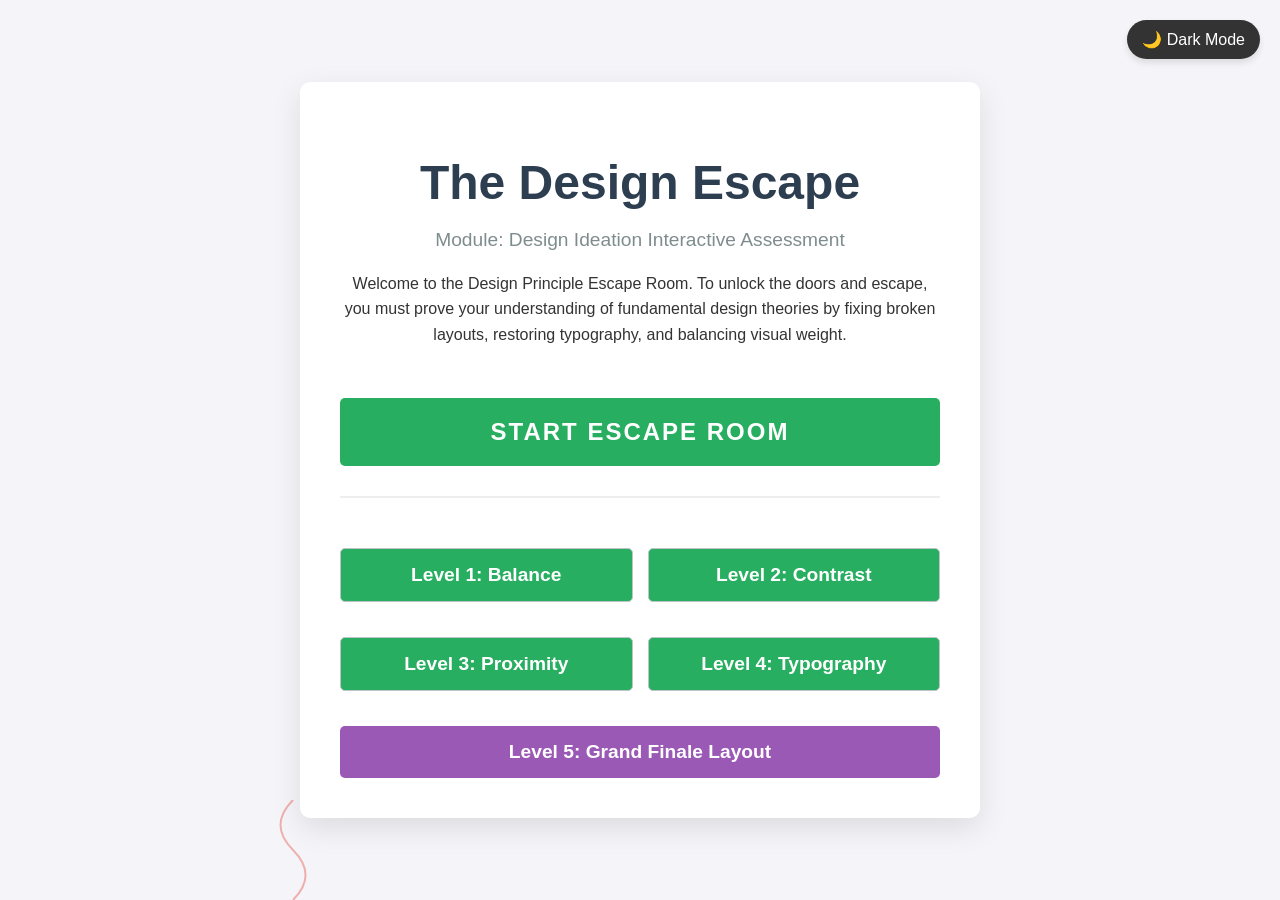
==== index.html @ 7902bea4 "Add files via upload" ====
<!DOCTYPE html>
<html lang="en">
<head>
    <meta charset="UTF-8">
    <meta name="viewport" content="width=device-width, initial-scale=1.0">
    <title>Design Principle Escape Room</title>
    <link rel="stylesheet" href="style.css">
    <style>
        .menu-header { text-align: center; margin-bottom: 20px; }
        .menu-header h1 { font-size: 3rem; color: #2c3e50; margin-bottom: 10px; }
        body.dark-mode .menu-header h1 { color: #f4f4f9; }
        .menu-header p { font-size: 1.2rem; color: #7f8c8d; }
        .level-grid { display: grid; grid-template-columns: repeat(2, 1fr); gap: 15px; margin-top: 30px; border-top: 2px solid #eee; padding-top: 30px; }
        body.dark-mode .level-grid { border-color: #444; }
        
        .btn-start { background-color: #e74c3c; color: white; font-size: 1.5rem; width: 100%; padding: 20px; text-transform: uppercase; letter-spacing: 2px; animation: pulse 2s infinite; }
        .btn-start:hover { background-color: #c0392b; transform: scale(1.02); }
        .btn-level { background-color: #ecf0f1; color: #333; border: 1px solid #bdc3c7; }
        body.dark-mode .btn-level { background-color: #333; color: #eee; border-color: #555; }
        .btn-level:hover { background-color: #bdc3c7; color: #2c3e50; }

        /* Ensure the main content sits ABOVE the animated background */
        #page-wrapper { z-index: 10; position: relative; }
        #dark-mode-toggle { z-index: 20; }
    </style>
</head>
<body class="centered-layout">

    <ul class="bg-shapes">
        <li></li> <li></li> <li></li> <li></li> <li></li> <li></li> <li></li> <li></li> <li></li> <li></li> </ul>

    <button id="dark-mode-toggle">🌙 Dark Mode</button>

    <main id="page-wrapper">
        <div class="room-container" style="max-width: 600px;">
            
            <div class="menu-header">
                <h1>The Design Escape</h1>
                <p>Module: Design Ideation Interactive Assessment</p>
            </div>

            <p style="text-align: center; margin-bottom: 30px; line-height: 1.6;">
                Welcome to the Design Principle Escape Room. To unlock the doors and escape, you must prove your understanding of fundamental design theories by fixing broken layouts, restoring typography, and balancing visual weight.
            </p>

            <button class="btn btn-start" onclick="window.location.href='level1.html'">Start Escape Room</button>

            <div class="level-grid">
                <button class="btn btn-level" onclick="window.location.href='level1.html'">Level 1: Balance</button>
                <button class="btn btn-level" onclick="window.location.href='level2.html'">Level 2: Contrast</button>
                <button class="btn btn-level" onclick="window.location.href='level3.html'">Level 3: Proximity</button>
                <button class="btn btn-level" onclick="window.location.href='level4.html'">Level 4: Typography</button>
                <button class="btn btn-level" onclick="window.location.href='level5.html'" style="grid-column: 1 / -1; background-color: #9b59b6; color: white; border: none;">Level 5: Grand Finale Layout</button>
            </div>

        </div>
    </main>

    <script src="script.js"></script>
</body>
</html>
---- style.css ----
/* =========================================
   GLOBAL STYLES & TYPOGRAPHY
========================================= */
body {
    font-family: 'Segoe UI', Tahoma, Geneva, Verdana, sans-serif;
    background-color: #f4f4f9;
    color: #333;
    margin: 0;
    transition: background-color 0.4s ease, color 0.4s ease;
}

body.dark-mode {
    background-color: #121212;
    color: #e0e0e0;
}

/* Layout for Levels 1, 2, 3, 4 */
body.centered-layout {
    display: flex;
    flex-direction: column;
    align-items: center;
    justify-content: center;
    min-height: 100vh;
    padding: 20px;
    box-sizing: border-box;
}

/* Layout for Level 5 */
body.app-layout {
    display: flex;
    flex-direction: column;
    height: 100vh;
    overflow: hidden;
}

#page-wrapper {
    display: flex;
    flex-direction: column;
    align-items: center;
    justify-content: center;
    width: 100%;
    transition: transform 0.1s ease-out;
}

.instructions { text-align: center; margin-bottom: 30px; }
.instructions h1 { font-size: 2.5rem; margin-bottom: 10px; letter-spacing: 1px; }

/* Buttons & Dark Mode Toggle */
#dark-mode-toggle {
    position: fixed; top: 20px; right: 20px; padding: 10px 15px;
    font-size: 1rem; cursor: pointer; border: none; border-radius: 20px;
    background-color: #333; color: white; z-index: 100;
    transition: all 0.3s ease; box-shadow: 0 4px 6px rgba(0,0,0,0.1);
}
body.dark-mode #dark-mode-toggle { background-color: #f4f4f9; color: #121212; }
#dark-mode-toggle:hover { transform: scale(1.05); }

.btn, button[id$="-btn"] {
    padding: 15px 30px; font-size: 1.2rem; border: none; border-radius: 5px;
    transition: all 0.3s ease; font-weight: bold; margin-top: 20px; cursor: pointer;
}
button:disabled { background-color: #bdc3c7 !important; color: #7f8c8d !important; cursor: not-allowed !important; opacity: 0.7; transform: none !important; box-shadow: none !important;}
button:not(:disabled) { background-color: #27ae60; color: white; }
button:not(:disabled):hover { transform: scale(1.02); box-shadow: 0 5px 15px rgba(39, 174, 96, 0.4); }


/* =========================================
   LEVEL 1 & 2: BALANCE AND CONTRAST
========================================= */
.room-container {
    width: 100%; max-width: 800px; background: white; padding: 40px;
    border-radius: 10px; box-shadow: 0 10px 30px rgba(0,0,0,0.1);
    position: relative; transition: background-color 0.4s ease;
}
body.dark-mode .room-container { background-color: #1e1e1e; box-shadow: 0 15px 35px rgba(0,0,0,0.8); }

.scale { width: 100%; height: 5px; background-color: #ccc; margin: 50px 0; position: relative; border-radius: 5px; transition: background-color 0.4s ease; }
body.dark-mode .scale { background-color: #444; }

.weight {
    width: 80px; height: 80px; background-color: #2c3e50; border-radius: 8px;
    position: absolute; top: -75px; left: 0%; 
    transition: left 0.1s ease-out, background-color 0.3s;
    box-shadow: 0 5px 15px rgba(0,0,0,0.3);
}
.balanced-weight { background-color: #27ae60 !important; }

.color-canvas { width: 100%; height: 250px; background-color: hsl(10, 80%, 50%); border-radius: 10px; display: flex; align-items: center; justify-content: center; margin-bottom: 30px; transition: background-color 0.1s ease; }
.hidden-shape { width: 100px; height: 100px; background-color: hsl(10, 80%, 50%); border-radius: 50%; transition: transform 0.3s ease, box-shadow 0.3s ease; }
.emphasized { transform: scale(1.2); box-shadow: 0 10px 25px rgba(0,0,0,0.4); border: 4px solid white; }

.controls { width: 100%; text-align: center; }
input[type="range"] { width: 80%; cursor: pointer; }
#hue-slider { appearance: none; height: 10px; border-radius: 5px; background: linear-gradient(to right, #f00 0%, #ff0 17%, #0f0 33%, #0ff 50%, #00f 67%, #f0f 83%, #f00 100%); }

/* =========================================
   LEVEL 3: PROXIMITY
========================================= */
.drop-zone {
    background-color: #f9f9fc; border: 2px dashed #bdc3c7; border-radius: 8px;
    display: flex; align-items: center; justify-content: center;
    transition: all 0.2s; position: relative; overflow: hidden;
}
body.dark-mode .drop-zone { background-color: #2a2a2a; border-color: #555; }
.drop-zone.drag-over { background-color: #e8f4fd; border-color: #3498db; color: #3498db; }

/* Level 3 Specific Zone Styles */
.zones-wrapper { display: flex; gap: 20px; }
.target-zone { flex: 1; }
.zone-label { width: 100%; text-align: center; font-weight: bold; margin-bottom: 10px; }
#start-zone, #zone1, #zone2 { min-height: 120px; padding: 15px; flex-wrap: wrap; gap: 15px; margin-bottom: 20px;}

.item { cursor: grab; transition: transform 0.2s; box-shadow: 0 4px 8px rgba(0,0,0,0.15); }
.item:active { cursor: grabbing; } .item:hover { transform: scale(1.1); }
.square { width: 60px; height: 60px; background-color: #3498db; border-radius: 8px; }
.circle { width: 60px; height: 60px; background-color: #e67e22; border-radius: 50%; }

.action-buttons { display: flex; justify-content: center; gap: 15px; }
#reset-btn { background-color: #e74c3c; color: white; }
body.dark-mode #reset-btn { background-color: #c0392b; }

/* =========================================
   LEVEL 4: TYPOGRAPHY
========================================= */
.ransom-note {
    background-color: #fff8e7; padding: 40px; border: 1px solid #ccc; border-radius: 5px; margin-bottom: 30px; box-shadow: inset 0 0 10px rgba(0,0,0,0.05); transition: all 0.3s ease;
    --title-size: 0.8rem; --subtitle-size: 1.2rem; --body-size: 2.5rem; --line-height: 0.8; --letter-spacing: -3px; --disorder: 1; 
}
body.dark-mode .ransom-note { background-color: #2a2a2a; border-color: #555; color: #f4f4f9; }

.note-title { font-size: var(--title-size); font-weight: bold; text-transform: uppercase; margin-bottom: 10px; transition: font-size 0.1s; }
.note-subtitle { font-size: var(--subtitle-size); color: #7f8c8d; margin-bottom: 20px; transition: font-size 0.1s; }
.note-body { font-size: var(--body-size); line-height: var(--line-height); letter-spacing: var(--letter-spacing); transition: font-size 0.1s, line-height 0.1s, letter-spacing 0.1s; position: relative; }
.note-body span { display: inline-block; transform: translateX(calc(var(--random-x) * var(--disorder))) translateY(calc(var(--random-y) * var(--disorder))) rotate(calc(var(--random-rot) * var(--disorder))); transition: transform 0.1s ease-out; padding: 0 4px; }

.controls-grid { display: grid; grid-template-columns: 1fr; gap: 20px; margin-bottom: 30px; }
.control-group label { font-weight: bold; margin-bottom: 5px; display: flex; justify-content: space-between; }

#passcode-input { width: 100%; padding: 15px; font-size: 1.2rem; margin-bottom: 20px; border: 2px solid #ccc; border-radius: 5px; text-align: center; text-transform: uppercase; box-sizing: border-box; font-family: monospace; letter-spacing: 2px; }
body.dark-mode #passcode-input { background-color: #2a2a2a; color: white; border-color: #555; }

/* =========================================
   LEVEL 5: THE GRAND FINALE
========================================= */
.header-bar { padding: 15px 30px; background: white; box-shadow: 0 2px 10px rgba(0,0,0,0.1); display: flex; justify-content: space-between; align-items: center; z-index: 10; }
body.dark-mode .header-bar { background: #1e1e1e; }
.workspace { display: flex; flex: 1; padding: 20px; gap: 20px; overflow: hidden; }

.menu-panel { width: 300px; background: white; padding: 20px; border-radius: 10px; display: flex; flex-direction: column; gap: 15px; overflow-y: auto; border: 2px solid #ccc; }
body.dark-mode .menu-panel, body.dark-mode .canvas-panel { background: #1e1e1e; border-color: #444; }

.canvas-panel { flex: 1; background: white; border-radius: 10px; padding: 20px; display: grid; grid-template-columns: 250px 1fr; grid-template-rows: auto auto 1fr auto; gap: 15px; border: 2px solid #ccc; overflow-y: auto; }

/* Level 5 Specific Zones */
.canvas-panel .drop-zone { color: #95a5a6; font-weight: bold; }
.canvas-panel .drop-zone span { pointer-events: none; z-index: 1; }
#zone-header { grid-column: 1 / -1; min-height: 80px; }
#zone-hero { grid-column: 1 / -1; min-height: 200px; }
#zone-sidebar { grid-column: 1 / 2; min-height: 400px; }
#zone-products { grid-column: 2 / 3; min-height: 400px; }
#zone-cta { grid-column: 1 / -1; min-height: 100px; }
#zone-footer { grid-column: 1 / -1; min-height: 60px; }

.ui-element { background-color: #ecf0f1; border: 1px solid #bdc3c7; border-radius: 5px; padding: 15px; cursor: grab; text-align: center; font-weight: bold; box-shadow: 0 2px 5px rgba(0,0,0,0.1); transition: transform 0.2s, width 0.2s, height 0.2s; box-sizing: border-box; z-index: 10; }
body.dark-mode .ui-element { background-color: #333; border-color: #555; color: #eee;}
.ui-element:active { cursor: grabbing; } .ui-element:hover { transform: scale(1.02); }

/* Level 5 Snapping */
.drop-zone .ui-element { position: absolute; top: 0; left: 0; width: 100%; height: 100%; border: none; border-radius: 0; margin: 0; transform: scale(1) !important; }

/* Level 5 Modal */
.modal-overlay { position: fixed; top: 0; left: 0; width: 100vw; height: 100vh; background: rgba(0, 0, 0, 0.8); display: none; align-items: center; justify-content: center; z-index: 100; backdrop-filter: blur(5px); }
.modal-content { background: white; padding: 40px; border-radius: 10px; text-align: center; max-width: 500px; width: 90%; }
body.dark-mode .modal-content { background: #1e1e1e; color: white; }
.score-circle { width: 150px; height: 150px; border-radius: 50%; border: 10px solid #3498db; display: flex; align-items: center; justify-content: center; font-size: 3rem; font-weight: bold; margin: 0 auto 20px; }
.modal-buttons { display: flex; gap: 15px; justify-content: center; margin-top: 30px; }

/* =========================================
   REFINED DYNAMIC BACKGROUND (Main Menu)
   Now with True JavaScript Randomization!
========================================= */
.bg-shapes {
    position: fixed; top: 0; left: 0; width: 100vw; height: 100vh;
    z-index: 0; pointer-events: none; margin: 0; padding: 0; overflow: hidden;
    animation: colorShift 30s infinite linear;
}

@keyframes colorShift {
    0% { filter: hue-rotate(0deg); }
    100% { filter: hue-rotate(360deg); }
}

.bg-shapes li {
    position: absolute; display: block; list-style: none;
    bottom: -250px; background: transparent;
    /* This variable is constantly updated by JavaScript! */
    left: var(--random-x, 50%); 
}

/* 1. Perfect Solid Circle */
.bg-shapes li:nth-child(1) {
    width: 60px; height: 60px; border-radius: 50%;
    background: rgba(52, 152, 219, 0.2);
    animation: floatUp 18s linear infinite; animation-delay: 2s;
}

/* 2. Thin Vertical Line */
.bg-shapes li:nth-child(2) {
    width: 2px; height: 120px; background: rgba(231, 76, 60, 0.3);
    animation: floatUp 15s linear infinite; animation-delay: 0s;
}

/* 3. WAVY LINE (Snake) 1 */
.bg-shapes li:nth-child(3) {
    width: 50px; height: 250px;
    background-image: url("data:image/svg+xml,%3Csvg width='50' height='100' xmlns='http://www.w3.org/2000/svg'%3E%3Cpath d='M 25 0 Q 50 25 25 50 T 25 100' fill='none' stroke='rgba(46, 204, 113, 0.4)' stroke-width='2'/%3E%3C/svg%3E");
    background-repeat: repeat-y;
    animation: floatUpSnake 22s linear infinite; animation-delay: 5s;
}

/* 4. Small Outline Square */
.bg-shapes li:nth-child(4) {
    width: 40px; height: 40px; border: 2px solid rgba(155, 89, 182, 0.3);
    animation: floatUpRotate 20s linear infinite; animation-delay: 1s;
}

/* 5. Large Outline Circle */
.bg-shapes li:nth-child(5) {
    width: 140px; height: 140px; border-radius: 50%;
    border: 2px solid rgba(241, 196, 15, 0.2);
    animation: floatUp 25s linear infinite; animation-delay: 8s;
}

/* 6. Thin Horizontal Line */
.bg-shapes li:nth-child(6) {
    width: 90px; height: 2px; background: rgba(52, 152, 219, 0.3);
    animation: floatUpRotate 14s linear infinite; animation-delay: 4s;
}

/* 7. WAVY LINE (Snake) 2 - Taller */
.bg-shapes li:nth-child(7) {
    width: 50px; height: 350px;
    background-image: url("data:image/svg+xml,%3Csvg width='50' height='100' xmlns='http://www.w3.org/2000/svg'%3E%3Cpath d='M 25 0 Q 0 25 25 50 T 25 100' fill='none' stroke='rgba(231, 76, 60, 0.4)' stroke-width='2'/%3E%3C/svg%3E");
    background-repeat: repeat-y;
    animation: floatUpSnake 28s linear infinite; animation-delay: 0s;
}

/* 8. Solid Square */
.bg-shapes li:nth-child(8) {
    width: 80px; height: 80px; background: rgba(149, 165, 166, 0.15);
    animation: floatUpRotate 19s linear infinite; animation-delay: 10s;
}

/* 9. Tiny Solid Circle */
.bg-shapes li:nth-child(9) {
    width: 25px; height: 25px; border-radius: 50%;
    background: rgba(26, 188, 156, 0.4);
    animation: floatUp 12s linear infinite; animation-delay: 3s;
}

/* 10. Floating Curved Bracket */
.bg-shapes li:nth-child(10) {
    width: 40px; height: 120px; border-right: 2px solid rgba(230, 126, 34, 0.4); border-radius: 50%;
    animation: floatUpSnake 16s linear infinite; animation-delay: 7s;
}

/* --- THE PHYSICS ENGINES --- */
@keyframes floatUp {
    0% { transform: translateY(0); opacity: 0; }
    10% { opacity: 1; }
    90% { opacity: 1; }
    100% { transform: translateY(-130vh); opacity: 0; }
}

@keyframes floatUpRotate {
    0% { transform: translateY(0) rotate(0deg); opacity: 0; }
    10% { opacity: 1; }
    90% { opacity: 1; }
    100% { transform: translateY(-130vh) rotate(360deg); opacity: 0; }
}

@keyframes floatUpSnake {
    0% { transform: translateY(0) rotate(-5deg); opacity: 0; }
    10% { opacity: 1; }
    50% { transform: translateY(-65vh) rotate(5deg); }
    90% { opacity: 1; }
    100% { transform: translateY(-130vh) rotate(-5deg); opacity: 0; }
}
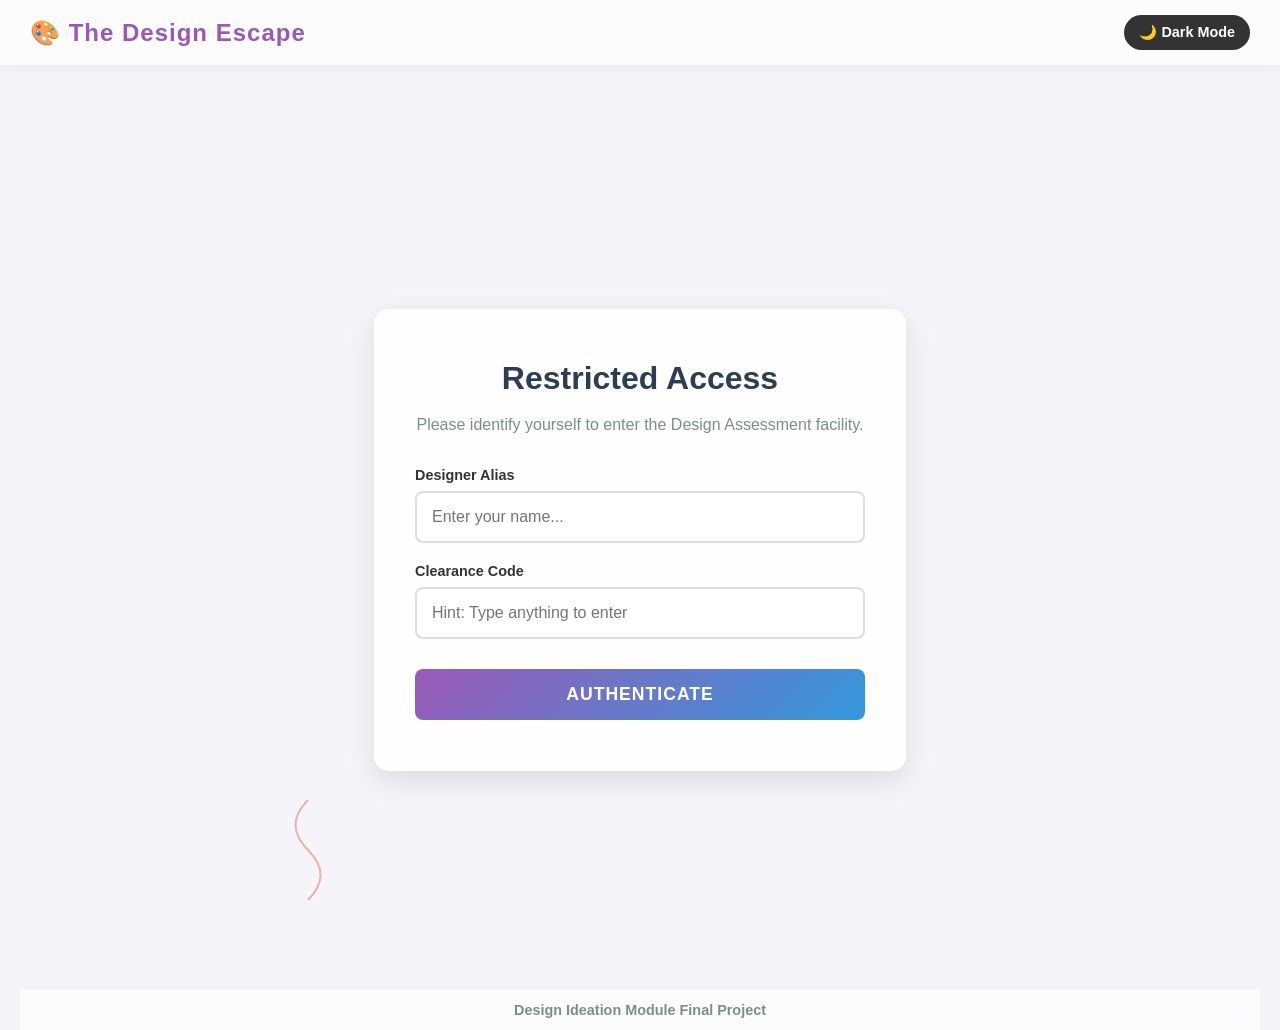
==== commit 1fcc500f: "Add files via upload" ====
--- a/index.html
+++ b/index.html
@@ -26,17 +26,35 @@
 </head>
 <body class="centered-layout">
 
+    <script>
+        if (localStorage.getItem('theme') === 'dark') {
+            document.body.classList.add('dark-mode');
+        }
+    </script>
+
     <ul class="bg-shapes">
         <li></li> <li></li> <li></li> <li></li> <li></li> <li></li> <li></li> <li></li> <li></li> <li></li> </ul>
 
-    <button id="dark-mode-toggle">🌙 Dark Mode</button>
+    <header class="global-header">
+        <a href="index.html" class="logo">🎨 The Design Escape</a>
+        <nav class="global-nav">
+            <a href="index.html">Home</a>
+            <a href="level1.html">L1</a>
+            <a href="level2.html">L2</a>
+            <a href="level3.html">L3</a>
+            <a href="level4.html">L4</a>
+            <a href="level5.html">L5</a>
+            <button id="dark-mode-toggle">🌙 Dark Mode</button>
+            <button id="logout-btn">🚪 Log Out</button>
+        </nav>
+    </header>
 
     <main id="page-wrapper">
         <div class="room-container" style="max-width: 600px;">
             
             <div class="menu-header">
                 <h1>The Design Escape</h1>
-                <p>Module: Design Ideation Interactive Assessment</p>
+                <p>Interactive Design Principles Challenge</p>
             </div>
 
             <p style="text-align: center; margin-bottom: 30px; line-height: 1.6;">
@@ -56,6 +74,10 @@
         </div>
     </main>
 
+    <footer class="global-footer">
+        Design Ideation Module Final Project | University of Kelaniya
+    </footer>
+
     <script src="script.js"></script>
 </body>
 </html>
--- a/style.css
+++ b/style.css
@@ -25,12 +25,13 @@
     box-sizing: border-box;
 }
 
-/* Layout for Level 5 */
 body.app-layout {
     display: flex;
     flex-direction: column;
-    height: 100vh;
-    overflow: hidden;
+    min-height: 100vh; /* CHANGED: Lets the page grow as tall as it needs */
+    /* DELETED overflow: hidden; so the native scrollbar comes back! */
+    padding-top: 90px;
+    padding-bottom: 60px;
 }
 
 #page-wrapper {
@@ -40,18 +41,60 @@
     justify-content: center;
     width: 100%;
     transition: transform 0.1s ease-out;
+    z-index: 10; 
+    position: relative;
+    /* ADDED: Forces the wrapper to expand, pushing the footer down */
+    flex: 1; 
+}
+
+/* ADD THIS: Stops Level 5 from squishing and overlapping! */
+body.app-layout #page-wrapper {
+    justify-content: flex-start; /* Pushes content to the top instead of the middle */
+    min-height: 100%;
 }
 
 .instructions { text-align: center; margin-bottom: 30px; }
 .instructions h1 { font-size: 2.5rem; margin-bottom: 10px; letter-spacing: 1px; }
 
-/* Buttons & Dark Mode Toggle */
+#dark-mode-toggle, #logout-btn {
+    display: inline-flex; /* Keeps them perfectly aligned with text */
+    align-items: center;
+    justify-content: center;
+    margin: 0 0 0 10px; /* Only adds margin to the left side */
+    padding: 8px 15px;
+    font-size: 0.9rem;
+    cursor: pointer;
+    border: none;
+    border-radius: 20px;
+    color: white;
+    font-weight: bold;
+    transition: all 0.3s ease;
+    white-space: nowrap;
+    height: 35px; /* Fixed height ensures they match exactly */
+}
+
 #dark-mode-toggle {
-    position: fixed; top: 20px; right: 20px; padding: 10px 15px;
-    font-size: 1rem; cursor: pointer; border: none; border-radius: 20px;
-    background-color: #333; color: white; z-index: 100;
-    transition: all 0.3s ease; box-shadow: 0 4px 6px rgba(0,0,0,0.1);
-}
+    background-color: #333;
+}
+
+body.dark-mode #dark-mode-toggle { 
+    background-color: #f4f4f9; 
+    color: #121212; 
+}
+
+#logout-btn {
+    background-color: #e74c3c;
+}
+
+#logout-btn:hover {
+    background-color: #c0392b;
+    transform: scale(1.05);
+}
+
+body.dark-mode #logout-btn {
+    background-color: #c0392b;
+}
+
 body.dark-mode #dark-mode-toggle { background-color: #f4f4f9; color: #121212; }
 #dark-mode-toggle:hover { transform: scale(1.05); }
 
@@ -62,6 +105,8 @@
 button:disabled { background-color: #bdc3c7 !important; color: #7f8c8d !important; cursor: not-allowed !important; opacity: 0.7; transform: none !important; box-shadow: none !important;}
 button:not(:disabled) { background-color: #27ae60; color: white; }
 button:not(:disabled):hover { transform: scale(1.02); box-shadow: 0 5px 15px rgba(39, 174, 96, 0.4); }
+
+
 
 
 /* =========================================
@@ -142,18 +187,54 @@
 /* =========================================
    LEVEL 5: THE GRAND FINALE
 ========================================= */
-.header-bar { padding: 15px 30px; background: white; box-shadow: 0 2px 10px rgba(0,0,0,0.1); display: flex; justify-content: space-between; align-items: center; z-index: 10; }
-body.dark-mode .header-bar { background: #1e1e1e; }
-.workspace { display: flex; flex: 1; padding: 20px; gap: 20px; overflow: hidden; }
+.header-bar { 
+    width: 100%;
+    max-width: 1200px; /* Keeps it neatly aligned with the workspace */
+    padding: 15px 30px; 
+    background: white; 
+    box-shadow: 0 2px 10px rgba(0,0,0,0.1); 
+    display: flex; 
+    justify-content: space-between; 
+    align-items: center; 
+    z-index: 10; 
+    border-radius: 10px; 
+    margin: 0 auto 20px auto; /* Centers it and adds space below */
+    flex-shrink: 0; /* Prevents the header from squishing */
+    box-sizing: border-box;
+}
+
+body.dark-mode .header-bar {
+    background-color: #1e1e1e;
+    box-shadow: 0 5px 15px rgba(0,0,0,0.5);
+}
+
+body.dark-mode .header-bar h1 {
+    color: #f4f4f9;
+}
+
+.workspace { 
+    width: 100%;
+    max-width: 1200px;
+    margin: 0 auto;
+    display: flex; 
+    flex: 1; 
+    gap: 20px; 
+    /* DELETED overflow: hidden; and min-height: 0; */
+    z-index: 10; 
+    position: relative; 
+}
 
 .menu-panel { width: 300px; background: white; padding: 20px; border-radius: 10px; display: flex; flex-direction: column; gap: 15px; overflow-y: auto; border: 2px solid #ccc; }
 body.dark-mode .menu-panel, body.dark-mode .canvas-panel { background: #1e1e1e; border-color: #444; }
 
 .canvas-panel { flex: 1; background: white; border-radius: 10px; padding: 20px; display: grid; grid-template-columns: 250px 1fr; grid-template-rows: auto auto 1fr auto; gap: 15px; border: 2px solid #ccc; overflow-y: auto; }
 
-/* Level 5 Specific Zones */
-.canvas-panel .drop-zone { color: #95a5a6; font-weight: bold; }
+/* Drop Zones */
+.canvas-panel .drop-zone { background-color: #f9f9fc; border: 2px dashed #bdc3c7; border-radius: 8px; display: flex; align-items: center; justify-content: center; color: #95a5a6; font-weight: bold; transition: all 0.2s; position: relative; overflow: hidden; }
+body.dark-mode .canvas-panel .drop-zone { background-color: #2a2a2a; border-color: #555; }
+.canvas-panel .drop-zone.drag-over { background-color: #e8f4fd; border-color: #3498db; color: #3498db; }
 .canvas-panel .drop-zone span { pointer-events: none; z-index: 1; }
+
 #zone-header { grid-column: 1 / -1; min-height: 80px; }
 #zone-hero { grid-column: 1 / -1; min-height: 200px; }
 #zone-sidebar { grid-column: 1 / 2; min-height: 400px; }
@@ -161,15 +242,36 @@
 #zone-cta { grid-column: 1 / -1; min-height: 100px; }
 #zone-footer { grid-column: 1 / -1; min-height: 60px; }
 
-.ui-element { background-color: #ecf0f1; border: 1px solid #bdc3c7; border-radius: 5px; padding: 15px; cursor: grab; text-align: center; font-weight: bold; box-shadow: 0 2px 5px rgba(0,0,0,0.1); transition: transform 0.2s, width 0.2s, height 0.2s; box-sizing: border-box; z-index: 10; }
+/* Draggable UI Elements */
+.ui-element { background-color: #ecf0f1; border: 1px solid #bdc3c7; border-radius: 5px; padding: 15px; cursor: grab; text-align: center; font-weight: bold; box-shadow: 0 2px 5px rgba(0,0,0,0.1); transition: transform 0.2s; box-sizing: border-box; z-index: 10; }
 body.dark-mode .ui-element { background-color: #333; border-color: #555; color: #eee;}
-.ui-element:active { cursor: grabbing; } .ui-element:hover { transform: scale(1.02); }
-
-/* Level 5 Snapping */
+.ui-element:active { cursor: grabbing; } 
+.ui-element:hover { transform: scale(1.02); }
+
+/* ✨ The Snapping & Bug Fix Magic ✨ */
 .drop-zone .ui-element { position: absolute; top: 0; left: 0; width: 100%; height: 100%; border: none; border-radius: 0; margin: 0; transform: scale(1) !important; }
 
-/* Level 5 Modal */
-.modal-overlay { position: fixed; top: 0; left: 0; width: 100vw; height: 100vh; background: rgba(0, 0, 0, 0.8); display: none; align-items: center; justify-content: center; z-index: 100; backdrop-filter: blur(5px); }
+/* When dragging, ignore the items already on the canvas so the drop zone underneath catches the drop! */
+body.is-dragging .canvas-panel .ui-element { pointer-events: none; }
+.ui-element * { pointer-events: none; } /* Prevents text inside elements from blocking drops */
+
+/* Simulated Element Styles */
+.el-header { display: flex; justify-content: space-between; align-items: center; }
+.el-header::before { content: "🛒 LOGO"; font-size: 1.2rem; }
+.el-header::after { content: "Home | Shop | Cart"; font-weight: normal; }
+.el-hero { display: flex; align-items: center; justify-content: center; background: linear-gradient(135deg, #3498db, #8e44ad); color: white; border: none; font-size: 1.5rem; }
+.el-sidebar { display: flex; flex-direction: column; gap: 10px; text-align: left; }
+.el-sidebar::before { content: "Categories"; border-bottom: 1px solid #ccc; padding-bottom: 5px;}
+.el-sidebar::after { content: "☐ Electronics \A ☐ Clothing \A ☐ Books"; white-space: pre; font-weight: normal; line-height: 1.5; }
+.el-products { display: grid; grid-template-columns: repeat(3, 1fr); gap: 10px; background: transparent !important; border: none; padding: 10px; box-shadow: none !important; }
+.product-card { background: white; border: 1px solid #ccc; border-radius: 5px; min-height: 100px; display: flex; flex-direction: column; align-items: center; justify-content: center; }
+body.dark-mode .product-card { background: #444; border-color: #666; }
+.product-card::before { content: "📷"; font-size: 2rem; }
+.el-cta { background-color: #e74c3c !important; color: white !important; border: none; display: flex; align-items: center; justify-content: center; font-size: 1.5rem; letter-spacing: 2px; }
+.el-footer { display: flex; align-items: center; justify-content: center; font-size: 0.8rem; font-weight: normal; color: #7f8c8d; }
+
+/* Modal Styles */
+.modal-overlay { position: fixed; top: 0; left: 0; width: 100vw; height: 100vh; background: rgba(0, 0, 0, 0.8); display: none; align-items: center; justify-content: center; z-index: 2000; backdrop-filter: blur(5px); }
 .modal-content { background: white; padding: 40px; border-radius: 10px; text-align: center; max-width: 500px; width: 90%; }
 body.dark-mode .modal-content { background: #1e1e1e; color: white; }
 .score-circle { width: 150px; height: 150px; border-radius: 50%; border: 10px solid #3498db; display: flex; align-items: center; justify-content: center; font-size: 3rem; font-weight: bold; margin: 0 auto 20px; }
@@ -285,4 +387,221 @@
     50% { transform: translateY(-65vh) rotate(5deg); }
     90% { opacity: 1; }
     100% { transform: translateY(-130vh) rotate(-5deg); opacity: 0; }
+}
+
+/* =========================================
+   GLOBAL HEADER & FOOTER (Glassmorphism)
+========================================= */
+.global-header {
+    width: 100%;
+    background: rgba(255, 255, 255, 0.7);
+    backdrop-filter: blur(10px); /* Creates the frosted glass effect */
+    padding: 15px 30px;
+    display: flex;
+    justify-content: space-between;
+    align-items: center;
+    box-shadow: 0 2px 15px rgba(0,0,0,0.05);
+    position: fixed;
+    top: 0;
+    left: 0;
+    z-index: 1000;
+    box-sizing: border-box;
+    /* UPDATED: Added transform to the transition list */
+    transition: background 0.4s ease, transform 0.3s ease;
+}
+
+.global-header.header-hidden {
+    transform: translateY(-100%);
+}
+
+body.dark-mode .global-header {
+    background: rgba(30, 30, 30, 0.7);
+    box-shadow: 0 2px 15px rgba(0,0,0,0.5);
+}
+
+.global-header .logo {
+    font-size: 1.5rem;
+    font-weight: bold;
+    color: #9b59b6;
+    text-decoration: none;
+    letter-spacing: 1px;
+}
+
+.global-nav {
+    display: flex;
+    align-items: center;
+    gap: 15px; /* Reduced from 25px to give the buttons more room */
+    flex-wrap: nowrap; /* CRUCIAL: Forces everything to stay on one line! */
+}
+
+.global-nav a {
+    text-decoration: none;
+    color: #333;
+    font-weight: bold;
+    transition: color 0.3s, transform 0.2s;
+}
+
+body.dark-mode .global-nav a { color: #eee; }
+.global-nav a:hover { color: #9b59b6; transform: scale(1.1); }
+
+#dark-mode-toggle {
+    position: static; /* Forces the button to stay inside the flex container */
+    margin-left: 15px; /* Adds a nice gap between 'L5' and the button */
+    padding: 8px 15px;
+    font-size: 0.9rem;
+    cursor: pointer;
+    border: none;
+    border-radius: 20px;
+    background-color: #333;
+    color: white;
+    font-weight: bold;
+    transition: all 0.3s ease;
+    box-shadow: none; /* Removes any leftover floating shadow */
+}
+
+body.dark-mode #dark-mode-toggle { background-color: #f4f4f9; color: #121212; }
+
+.global-footer {
+    width: 100%;
+    background: rgba(255, 255, 255, 0.7);
+    backdrop-filter: blur(10px);
+    text-align: center;
+    padding: 12px;
+    font-size: 0.9rem;
+    color: #7f8c8d;
+    z-index: 10;
+    box-sizing: border-box;
+    font-weight: bold;
+    /* ADDED: Pushes the footer to the bottom of the page content */
+    margin-top: auto; 
+}
+
+body.dark-mode .global-footer { background: rgba(30, 30, 30, 0.7); color: #aaa; }
+
+/* UPDATED: Changed padding-bottom to 0 */
+body.centered-layout { padding-top: 90px; padding-bottom: 0; }
+body.app-layout { padding-top: 90px; padding-bottom: 0; }
+
+/* =========================================
+   LOGIN & WELCOME PAGES
+========================================= */
+.auth-wrapper {
+    display: flex;
+    justify-content: center;
+    align-items: center;
+    min-height: 100vh;
+    width: 100%;
+    z-index: 10;
+    position: relative;
+    padding: 20px;
+    box-sizing: border-box;
+}
+
+.auth-card {
+    background: rgba(255, 255, 255, 0.85);
+    backdrop-filter: blur(15px);
+    padding: 50px 40px;
+    border-radius: 15px;
+    box-shadow: 0 10px 30px rgba(0,0,0,0.1);
+    width: 100%;
+    max-width: 450px;
+    text-align: center;
+    border: 1px solid rgba(255, 255, 255, 0.5);
+    transition: transform 0.3s ease, background 0.4s ease;
+}
+
+body.dark-mode .auth-card {
+    background: rgba(30, 30, 30, 0.85);
+    border-color: rgba(255, 255, 255, 0.1);
+    box-shadow: 0 10px 30px rgba(0,0,0,0.5);
+}
+
+.auth-card:hover {
+    transform: translateY(-5px);
+}
+
+.auth-card h1 {
+    margin-top: 0;
+    color: #2c3e50;
+    font-size: 2rem;
+    margin-bottom: 10px;
+}
+
+body.dark-mode .auth-card h1 { color: #f4f4f9; }
+
+.auth-card p {
+    color: #7f8c8d;
+    margin-bottom: 30px;
+    line-height: 1.5;
+}
+
+.input-group {
+    margin-bottom: 20px;
+    text-align: left;
+}
+
+.input-group label {
+    display: block;
+    font-weight: bold;
+    margin-bottom: 8px;
+    font-size: 0.9rem;
+    color: #333;
+}
+
+body.dark-mode .input-group label { color: #ccc; }
+
+.auth-input {
+    width: 100%;
+    padding: 15px;
+    border: 2px solid #ddd;
+    border-radius: 8px;
+    font-size: 1rem;
+    box-sizing: border-box;
+    transition: border-color 0.3s ease, box-shadow 0.3s ease;
+    background: rgba(255, 255, 255, 0.9);
+}
+
+body.dark-mode .auth-input {
+    background: rgba(20, 20, 20, 0.9);
+    border-color: #555;
+    color: white;
+}
+
+.auth-input:focus {
+    border-color: #9b59b6;
+    outline: none;
+    box-shadow: 0 0 8px rgba(155, 89, 182, 0.3);
+}
+
+.btn-auth {
+    width: 100%;
+    padding: 15px;
+    font-size: 1.1rem;
+    background: linear-gradient(135deg, #9b59b6, #3498db);
+    color: white;
+    border: none;
+    border-radius: 8px;
+    cursor: pointer;
+    font-weight: bold;
+    text-transform: uppercase;
+    letter-spacing: 1px;
+    transition: opacity 0.3s ease, transform 0.2s ease;
+    margin-top: 10px;
+}
+
+.btn-auth:hover {
+    opacity: 0.9;
+    transform: scale(1.02);
+}
+
+/* Specific styling for the Welcome success state */
+.success-icon {
+    font-size: 4rem;
+    margin-bottom: 20px;
+    animation: popIn 0.5s cubic-bezier(0.175, 0.885, 0.32, 1.275) forwards;
+}
+
+@keyframes popIn {
+    0% { transform: scale(0); opacity: 0; }
+    100% { transform: scale(1); opacity: 1; }
 }
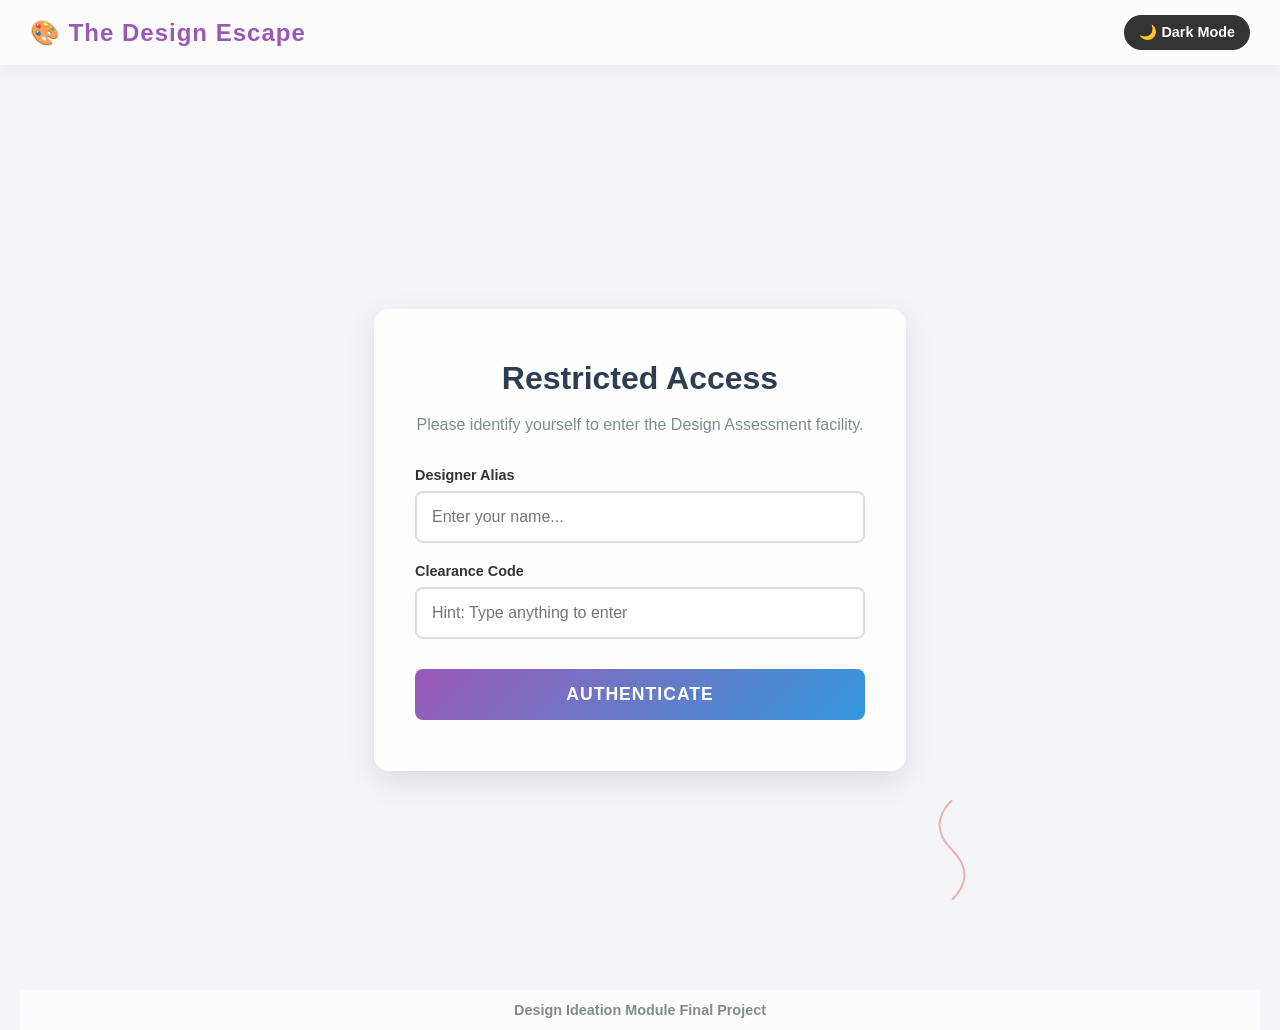
==== commit f576df65: "Add files via upload" ====
--- a/index.html
+++ b/index.html
@@ -3,79 +3,50 @@
 <head>
     <meta charset="UTF-8">
     <meta name="viewport" content="width=device-width, initial-scale=1.0">
-    <title>Design Principle Escape Room</title>
+    <title>Login - The Design Escape</title>
     <link rel="stylesheet" href="style.css">
-    <style>
-        .menu-header { text-align: center; margin-bottom: 20px; }
-        .menu-header h1 { font-size: 3rem; color: #2c3e50; margin-bottom: 10px; }
-        body.dark-mode .menu-header h1 { color: #f4f4f9; }
-        .menu-header p { font-size: 1.2rem; color: #7f8c8d; }
-        .level-grid { display: grid; grid-template-columns: repeat(2, 1fr); gap: 15px; margin-top: 30px; border-top: 2px solid #eee; padding-top: 30px; }
-        body.dark-mode .level-grid { border-color: #444; }
-        
-        .btn-start { background-color: #e74c3c; color: white; font-size: 1.5rem; width: 100%; padding: 20px; text-transform: uppercase; letter-spacing: 2px; animation: pulse 2s infinite; }
-        .btn-start:hover { background-color: #c0392b; transform: scale(1.02); }
-        .btn-level { background-color: #ecf0f1; color: #333; border: 1px solid #bdc3c7; }
-        body.dark-mode .btn-level { background-color: #333; color: #eee; border-color: #555; }
-        .btn-level:hover { background-color: #bdc3c7; color: #2c3e50; }
-
-        /* Ensure the main content sits ABOVE the animated background */
-        #page-wrapper { z-index: 10; position: relative; }
-        #dark-mode-toggle { z-index: 20; }
-    </style>
 </head>
 <body class="centered-layout">
 
     <script>
-        if (localStorage.getItem('theme') === 'dark') {
-            document.body.classList.add('dark-mode');
-        }
+        if (localStorage.getItem('theme') === 'dark') document.body.classList.add('dark-mode');
     </script>
 
     <ul class="bg-shapes">
-        <li></li> <li></li> <li></li> <li></li> <li></li> <li></li> <li></li> <li></li> <li></li> <li></li> </ul>
+        <li></li><li></li><li></li><li></li><li></li>
+        <li></li><li></li><li></li><li></li><li></li>
+    </ul>
 
     <header class="global-header">
-        <a href="index.html" class="logo">🎨 The Design Escape</a>
+        <div class="logo">🎨 The Design Escape</div>
         <nav class="global-nav">
-            <a href="index.html">Home</a>
-            <a href="level1.html">L1</a>
-            <a href="level2.html">L2</a>
-            <a href="level3.html">L3</a>
-            <a href="level4.html">L4</a>
-            <a href="level5.html">L5</a>
             <button id="dark-mode-toggle">🌙 Dark Mode</button>
-            <button id="logout-btn">🚪 Log Out</button>
         </nav>
     </header>
 
-    <main id="page-wrapper">
-        <div class="room-container" style="max-width: 600px;">
+    <main class="auth-wrapper">
+        <div class="auth-card">
+            <h1>Restricted Access</h1>
+            <p>Please identify yourself to enter the Design Assessment facility.</p>
             
-            <div class="menu-header">
-                <h1>The Design Escape</h1>
-                <p>Interactive Design Principles Challenge</p>
-            </div>
+            <form id="login-form">
+                <div class="input-group">
+                    <label for="username">Designer Alias</label>
+                    <input type="text" id="username" class="auth-input" placeholder="Enter your name..." required autocomplete="off">
+                </div>
+                
+                <div class="input-group">
+                    <label for="passcode">Clearance Code</label>
+                    <input type="password" id="passcode" class="auth-input" placeholder="Hint: Type anything to enter" required>
+                </div>
 
-            <p style="text-align: center; margin-bottom: 30px; line-height: 1.6;">
-                Welcome to the Design Principle Escape Room. To unlock the doors and escape, you must prove your understanding of fundamental design theories by fixing broken layouts, restoring typography, and balancing visual weight.
-            </p>
-
-            <button class="btn btn-start" onclick="window.location.href='level1.html'">Start Escape Room</button>
-
-            <div class="level-grid">
-                <button class="btn btn-level" onclick="window.location.href='level1.html'">Level 1: Balance</button>
-                <button class="btn btn-level" onclick="window.location.href='level2.html'">Level 2: Contrast</button>
-                <button class="btn btn-level" onclick="window.location.href='level3.html'">Level 3: Proximity</button>
-                <button class="btn btn-level" onclick="window.location.href='level4.html'">Level 4: Typography</button>
-                <button class="btn btn-level" onclick="window.location.href='level5.html'" style="grid-column: 1 / -1; background-color: #9b59b6; color: white; border: none;">Level 5: Grand Finale Layout</button>
-            </div>
-
+                <button type="submit" class="btn-auth">Authenticate</button>
+            </form>
         </div>
     </main>
 
     <footer class="global-footer">
-        Design Ideation Module Final Project | University of Kelaniya
+        Design Ideation Module Final Project
     </footer>
 
     <script src="script.js"></script>
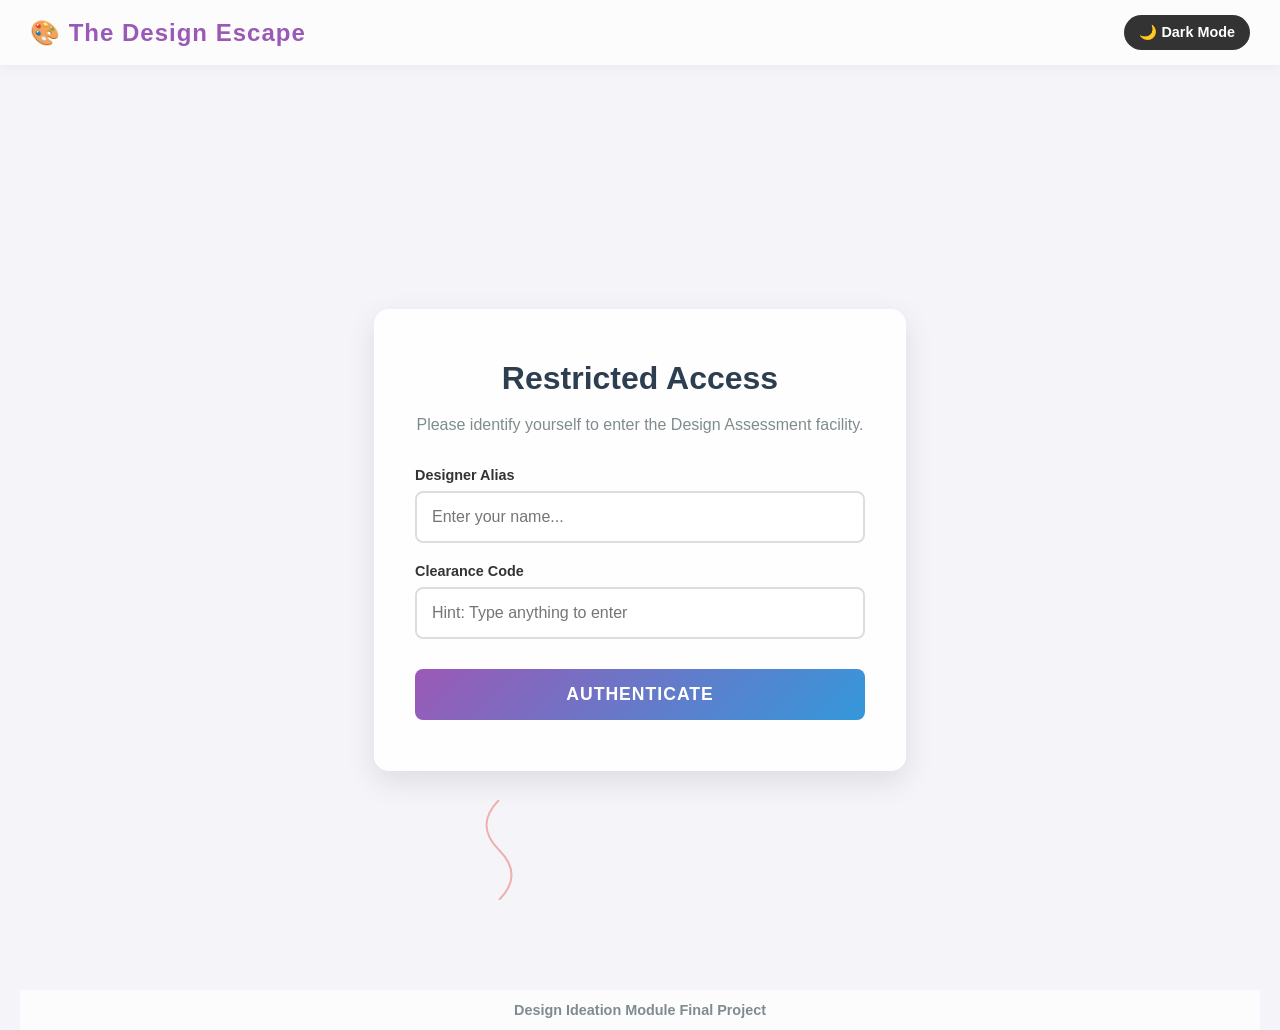
==== commit e863d384: "Add files via upload" ====
--- a/index.html
+++ b/index.html
@@ -9,7 +9,12 @@
 <body class="centered-layout">
 
     <script>
-        if (localStorage.getItem('theme') === 'dark') document.body.classList.add('dark-mode');
+        if (localStorage.getItem('theme') === 'dark') {
+            const style = document.createElement('style');
+            style.id = 'anti-flash'; /* ✨ WE ADDED THIS ID ✨ */
+            style.textContent = 'body { background-color: #121212 !important; }';
+            document.head.append(style);
+        }
     </script>
 
     <ul class="bg-shapes">
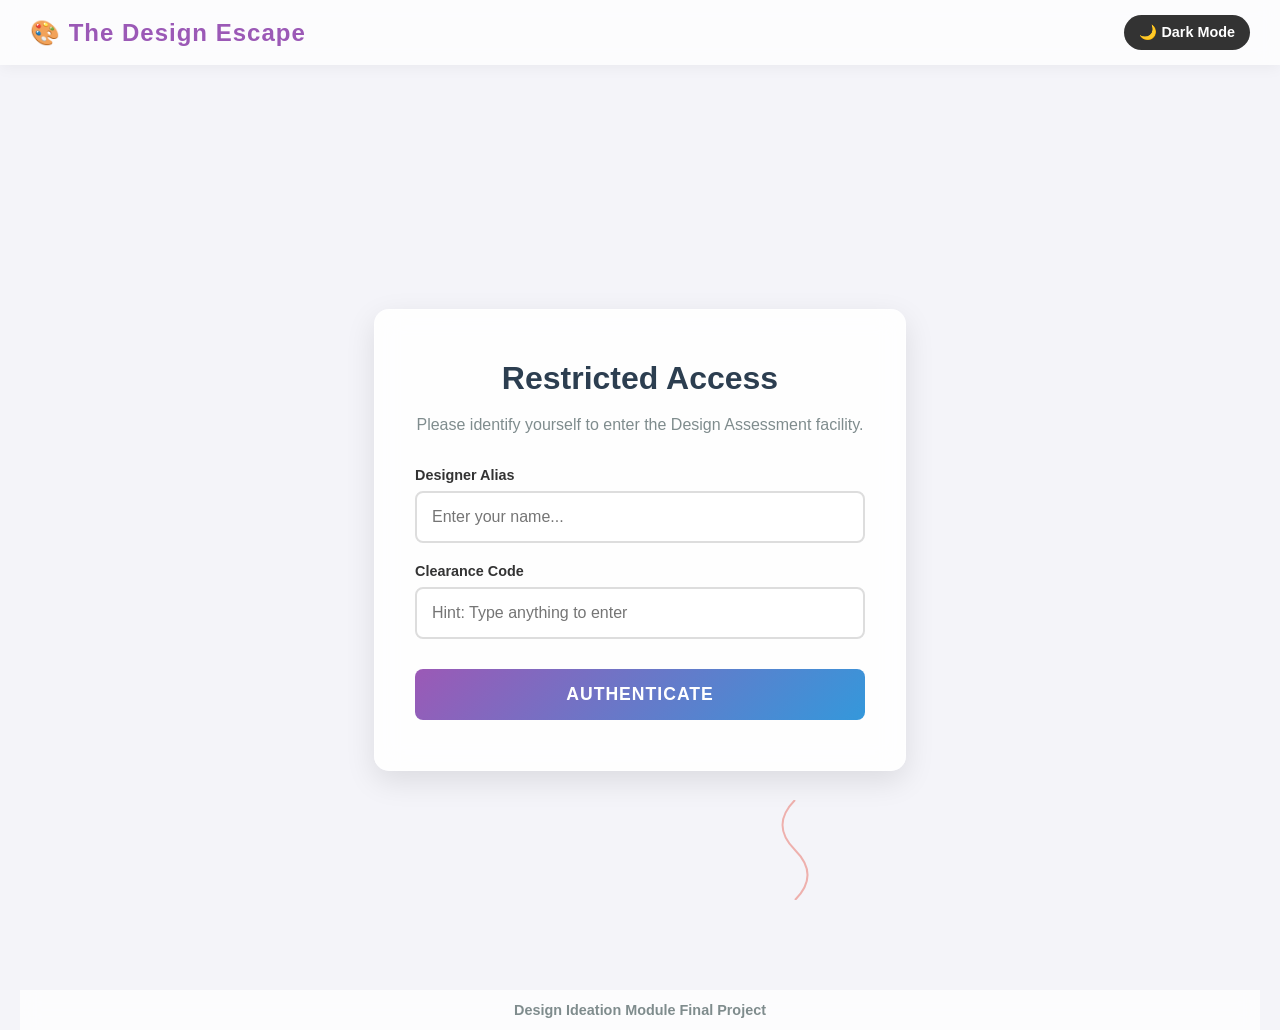
==== commit fb3bdd11: "Add files via upload" ====
--- a/index.html
+++ b/index.html
@@ -10,10 +10,7 @@
 
     <script>
         if (localStorage.getItem('theme') === 'dark') {
-            const style = document.createElement('style');
-            style.id = 'anti-flash'; /* ✨ WE ADDED THIS ID ✨ */
-            style.textContent = 'body { background-color: #121212 !important; }';
-            document.head.append(style);
+            document.body.classList.add('dark-mode');
         }
     </script>
 
--- a/style.css
+++ b/style.css
@@ -1,3 +1,10 @@
+/* =========================================
+   ANTI-FLASH ANIMATION KILL SWITCH
+========================================= */
+.preload-transitions * {
+    transition: none !important;
+}
+
 /* =========================================
    GLOBAL STYLES & TYPOGRAPHY
 ========================================= */
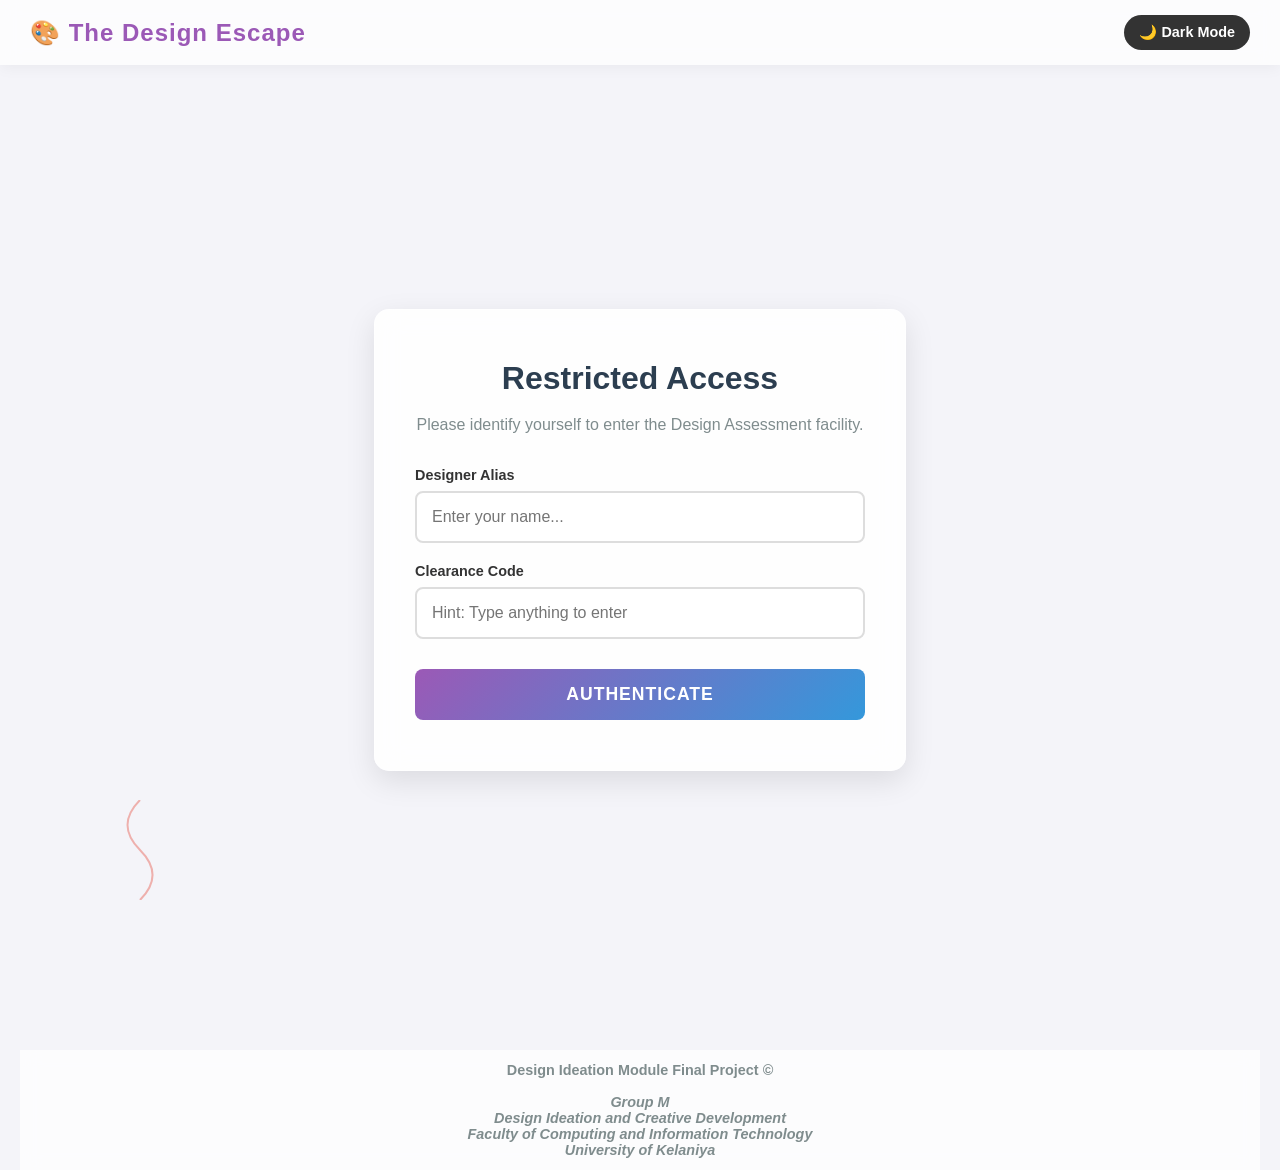
==== commit f4020e22: "Add files via upload" ====
--- a/index.html
+++ b/index.html
@@ -48,7 +48,13 @@
     </main>
 
     <footer class="global-footer">
-        Design Ideation Module Final Project
+        Design Ideation Module Final Project &copy; <br><br>
+        <address>
+        Group M <br>
+        Design Ideation and Creative Development <br>
+        Faculty of Computing and Information Technology <br>
+        University of Kelaniya
+        </address>
     </footer>
 
     <script src="script.js"></script>
--- a/style.css
+++ b/style.css
@@ -3,6 +3,57 @@
 ========================================= */
 .preload-transitions * {
     transition: none !important;
+}
+
+/* =========================================
+   GLOBAL SUCCESS & PROCEED ACTIONS
+========================================= */
+.action-footer {
+    text-align: center;
+    margin-top: 40px;
+    display: flex;
+    flex-direction: column;
+    align-items: center;
+    gap: 15px;
+    width: 100%;
+}
+
+.success-text {
+    color: #2ecc71;
+    margin: 0;
+    opacity: 0; /* Hidden by default until they win! */
+    transition: opacity 0.5s ease;
+    font-size: 1.3rem;
+}
+
+.btn-proceed {
+    padding: 12px 30px;
+    font-size: 1.1rem;
+    background: #2ecc71;
+    color: white;
+    border: none;
+    border-radius: 8px;
+    cursor: pointer;
+    font-weight: bold;
+    transition: all 0.3s ease;
+    text-transform: uppercase;
+    letter-spacing: 1px;
+}
+
+/* The hover effect when it is active */
+.btn-proceed:hover:not(:disabled) {
+    background: #27ae60;
+    transform: translateY(-2px);
+    box-shadow: 0 5px 15px rgba(46, 204, 113, 0.4);
+}
+
+/* ✨ The Grayed-Out Disabled State ✨ */
+.btn-proceed:disabled {
+    background: #95a5a6;
+    cursor: not-allowed;
+    opacity: 0.5;
+    transform: none;
+    box-shadow: none;
 }
 
 /* =========================================
@@ -192,7 +243,293 @@
 body.dark-mode #passcode-input { background-color: #2a2a2a; color: white; border-color: #555; }
 
 /* =========================================
-   LEVEL 5: THE GRAND FINALE
+   LEVEL 5: ALIGNMENT
+========================================= */
+.alignment-puzzle {
+    display: flex;
+    gap: 20px;
+    justify-content: center;
+    margin: 40px 0;
+    flex-wrap: wrap;
+}
+
+.align-card {
+    background: rgba(255, 255, 255, 0.8);
+    backdrop-filter: blur(10px);
+    border: 2px solid #ddd;
+    border-radius: 12px;
+    padding: 25px;
+    width: 200px;
+    cursor: pointer;
+    transition: transform 0.2s ease, border-color 0.3s ease, background 0.3s ease;
+    box-shadow: 0 4px 15px rgba(0,0,0,0.05);
+}
+
+body.dark-mode .align-card {
+    background: rgba(30, 30, 30, 0.8);
+    border-color: #444;
+    color: #f4f4f9;
+}
+
+.align-card:hover {
+    transform: scale(1.05);
+    border-color: #3498db;
+}
+
+.align-card h3 { margin-top: 0; margin-bottom: 10px; font-size: 1.2rem; }
+.align-card p { margin-bottom: 15px; color: #7f8c8d; }
+.fake-btn {
+    background: #3498db;
+    color: white;
+    padding: 8px 15px;
+    border-radius: 6px;
+    display: inline-block;
+    font-size: 0.9rem;
+}
+
+/* The Alignment Classes */
+.align-left { text-align: left; }
+.align-center { text-align: center; }
+.align-right { text-align: right; }
+
+.align-card.success-lock {
+    border-color: #2ecc71;
+    pointer-events: none; /* Locks the card once solved */
+}
+
+/* =========================================
+   LEVEL 6: WHITE SPACE
+========================================= */
+.slider-container {
+    margin: 20px auto 40px;
+    max-width: 400px;
+    text-align: center;
+}
+
+.slider-container label {
+    display: block;
+    margin-bottom: 10px;
+    font-weight: bold;
+    color: #2c3e50;
+}
+
+body.dark-mode .slider-container label { color: #f4f4f9; }
+
+#spacing-slider {
+    width: 100%;
+    cursor: pointer;
+    accent-color: #9b59b6;
+}
+
+.claustrophobia-card {
+    background: rgba(255, 255, 255, 0.9);
+    border: 3px solid #e74c3c; /* Starts with a red error border */
+    border-radius: 8px;
+    width: 100%;
+    max-width: 350px;
+    margin: 0 auto;
+    
+    /* The Cramped Starting State */
+    padding: 0px;
+    display: flex;
+    flex-direction: column;
+    gap: 0px; 
+    
+    transition: border-color 0.3s ease, background 0.3s ease;
+    box-shadow: 0 5px 15px rgba(0,0,0,0.1);
+}
+
+body.dark-mode .claustrophobia-card {
+    background: rgba(40, 40, 40, 0.9);
+}
+
+.claustrophobia-card h3 { margin: 0; color: #2c3e50; }
+body.dark-mode .claustrophobia-card h3 { color: #fff; }
+
+.claustrophobia-card p { 
+    margin: 0; 
+    line-height: 1; /* Squished text */
+    font-size: 0.95rem; 
+    color: #555;
+}
+body.dark-mode .claustrophobia-card p { color: #ccc; }
+
+.cramped-img-placeholder {
+    width: 100%;
+    height: 120px;
+    background: #bdc3c7;
+    display: flex;
+    align-items: center;
+    justify-content: center;
+    color: white;
+    font-weight: bold;
+    letter-spacing: 2px;
+}
+body.dark-mode .cramped-img-placeholder { background: #555; }
+
+/* The Success Lock */
+.claustrophobia-card.success-lock {
+    border-color: #2ecc71; /* Turns green! */
+}
+
+/* ✨ THE NEW IMAGE STYLING ✨ */
+.card-img {
+    width: 100% !important;
+    height: 120px !important; /* Fixed height to match the original placeholder */
+    object-fit: cover !important; /* The magic property: fills the space perfectly without stretching! */
+    display: block !important; /* Standard practice to remove any odd bottom gaps */
+}
+
+/* =========================================
+   LEVEL 7: COLOR & ACCESSIBILITY
+========================================= */
+.swatch-container {
+    display: flex;
+    justify-content: center;
+    gap: 15px;
+    margin-bottom: 30px;
+}
+
+.swatch-btn {
+    padding: 10px 20px;
+    border: 2px solid #ddd;
+    border-radius: 8px;
+    cursor: pointer;
+    font-weight: bold;
+    transition: transform 0.2s ease;
+}
+
+.swatch-btn:hover { transform: scale(1.05); }
+
+/* The Buttons */
+.swatch-toxic { background: #ff0000; color: #00ff00; border-color: #ff0000; }
+.swatch-faded { background: #f1f2f6; color: #a4b0be; border-color: #ced6e0; }
+.swatch-accessible { background: #2c3e50; color: #ecf0f1; border-color: #2c3e50; }
+
+/* The Base Puzzle Card */
+.color-puzzle-card {
+    border-radius: 12px;
+    padding: 30px;
+    width: 100%;
+    max-width: 400px;
+    margin: 0 auto;
+    transition: background 0.4s ease, color 0.4s ease;
+    box-shadow: 0 10px 25px rgba(0,0,0,0.1);
+}
+
+.color-puzzle-card h3 { margin-top: 0; }
+.color-puzzle-card p { line-height: 1.6; }
+
+/* Palette 1: Toxic (Starting State) */
+.toxic-palette { background: #ff0000; color: #00ff00; }
+.toxic-palette .fake-btn { background: #00ff00; color: #ff0000; font-weight: bold; border: none; padding: 10px 20px; border-radius: 6px;}
+
+/* Palette 2: Faded (Wrong Answer) */
+.faded-palette { background: #ffffff; color: #ced6e0; }
+.faded-palette .fake-btn { background: #f1f2f6; color: #a4b0be; border: 1px solid #dfe4ea; padding: 10px 20px; border-radius: 6px; }
+body.dark-mode .faded-palette { background: #2f3640; color: #57606f; }
+
+/* Palette 3: Accessible (Winning State) */
+.accessible-palette { background: #ffffff; color: #2c3e50; border: 2px solid #2ecc71; }
+.accessible-palette .fake-btn { background: #3498db; color: #ffffff; border: none; padding: 10px 20px; border-radius: 6px; font-weight: bold; }
+body.dark-mode .accessible-palette { background: #1e272e; color: #d2dae2; border-color: #2ecc71; }
+
+/* =========================================
+   LEVEL 8: THE FRANKENSTEIN FORM
+========================================= */
+.shape-shifter {
+    margin-bottom: 15px;
+    cursor: pointer;
+    user-select: none;
+    transition: transform 0.1s ease;
+}
+
+.shape-shifter:active { transform: scale(0.98); }
+
+/* Theme 1: Retro Windows 95 */
+.theme-win95 {
+    background: #c0c0c0;
+    color: #000;
+    font-family: 'Courier New', monospace;
+    padding: 12px;
+    border: 3px solid;
+    border-color: #fff #808080 #808080 #fff;
+    box-shadow: inset 1px 1px 0px #dfdfdf, inset -1px -1px 0px #0a0a0a;
+}
+
+/* Theme 2: 2000s Neon Chaos */
+.theme-neon {
+    background: #000;
+    color: #0f0;
+    font-family: 'Comic Sans MS', cursive, sans-serif;
+    padding: 15px;
+    border: 3px dashed #f0f;
+    text-shadow: 0 0 5px #0f0;
+    letter-spacing: 2px;
+}
+
+/* Theme 3: Modern Web Brutalism */
+.theme-brutal {
+    background: #ffff00;
+    color: #000;
+    font-family: 'Impact', sans-serif;
+    padding: 15px;
+    border: 4px solid #000;
+    box-shadow: 6px 6px 0px #000;
+    text-transform: uppercase;
+    font-size: 1.2rem;
+}
+
+/* Theme 4: The Winning State (Sleek & Modern) */
+.theme-modern {
+    background: #ffffff;
+    color: #2c3e50;
+    font-family: 'Segoe UI', Tahoma, Geneva, Verdana, sans-serif;
+    padding: 15px;
+    border: 1px solid #dcdde1;
+    border-radius: 8px;
+    box-shadow: 0 2px 5px rgba(0,0,0,0.05);
+    font-size: 1rem;
+    font-weight: bold;
+    border-left: 4px solid #3498db; /* A nice UI accent */
+}
+
+body.dark-mode .theme-modern {
+    background: #2f3640;
+    color: #f5f6fa;
+    border-color: #57606f;
+}
+
+/* Lock it down when they win */
+.shape-shifter.success-lock {
+    pointer-events: none;
+    border-left-color: #2ecc71;
+    background: rgba(46, 204, 113, 0.1);
+}
+
+/* 🛠️ LEVEL 8: CENTERING FIX 🛠️ */
+.consistency-panel {
+    margin: 0 auto 40px auto !important; /* ✨ This is the magic centering line! */
+    max-width: 400px !important;
+    width: 100% !important;
+    display: flex !important;
+    flex-direction: column !important;
+    align-items: stretch !important;
+}
+
+.consistency-panel h3 {
+    text-align: center !important; /* Centers the header text */
+    margin-bottom: 25px !important;
+    width: 100% !important;
+}
+
+/* Ensure the header is readable in dark mode */
+body.dark-mode .consistency-panel h3 {
+    color: #f5f6fa !important;
+}
+
+/* =========================================
+   LEVEL 9: THE GRAND FINALE
 ========================================= */
 .header-bar { 
     width: 100%;
@@ -259,7 +596,10 @@
 .drop-zone .ui-element { position: absolute; top: 0; left: 0; width: 100%; height: 100%; border: none; border-radius: 0; margin: 0; transform: scale(1) !important; }
 
 /* When dragging, ignore the items already on the canvas so the drop zone underneath catches the drop! */
-body.is-dragging .canvas-panel .ui-element { pointer-events: none; }
+/*body.is-dragging .canvas-panel .ui-element { pointer-events: none; }*/
+/* Update this single line! The :not(.dragging-active) saves the day */
+body.is-dragging .canvas-panel .ui-element:not(.dragging-active) { pointer-events: none; }
+.ui-element * { pointer-events: none; }
 .ui-element * { pointer-events: none; } /* Prevents text inside elements from blocking drops */
 
 /* Simulated Element Styles */
@@ -480,7 +820,7 @@
     box-sizing: border-box;
     font-weight: bold;
     /* ADDED: Pushes the footer to the bottom of the page content */
-    margin-top: auto; 
+    margin-top: 60px !important; /* ✨ This pushes it away from the content above! */
 }
 
 body.dark-mode .global-footer { background: rgba(30, 30, 30, 0.7); color: #aaa; }
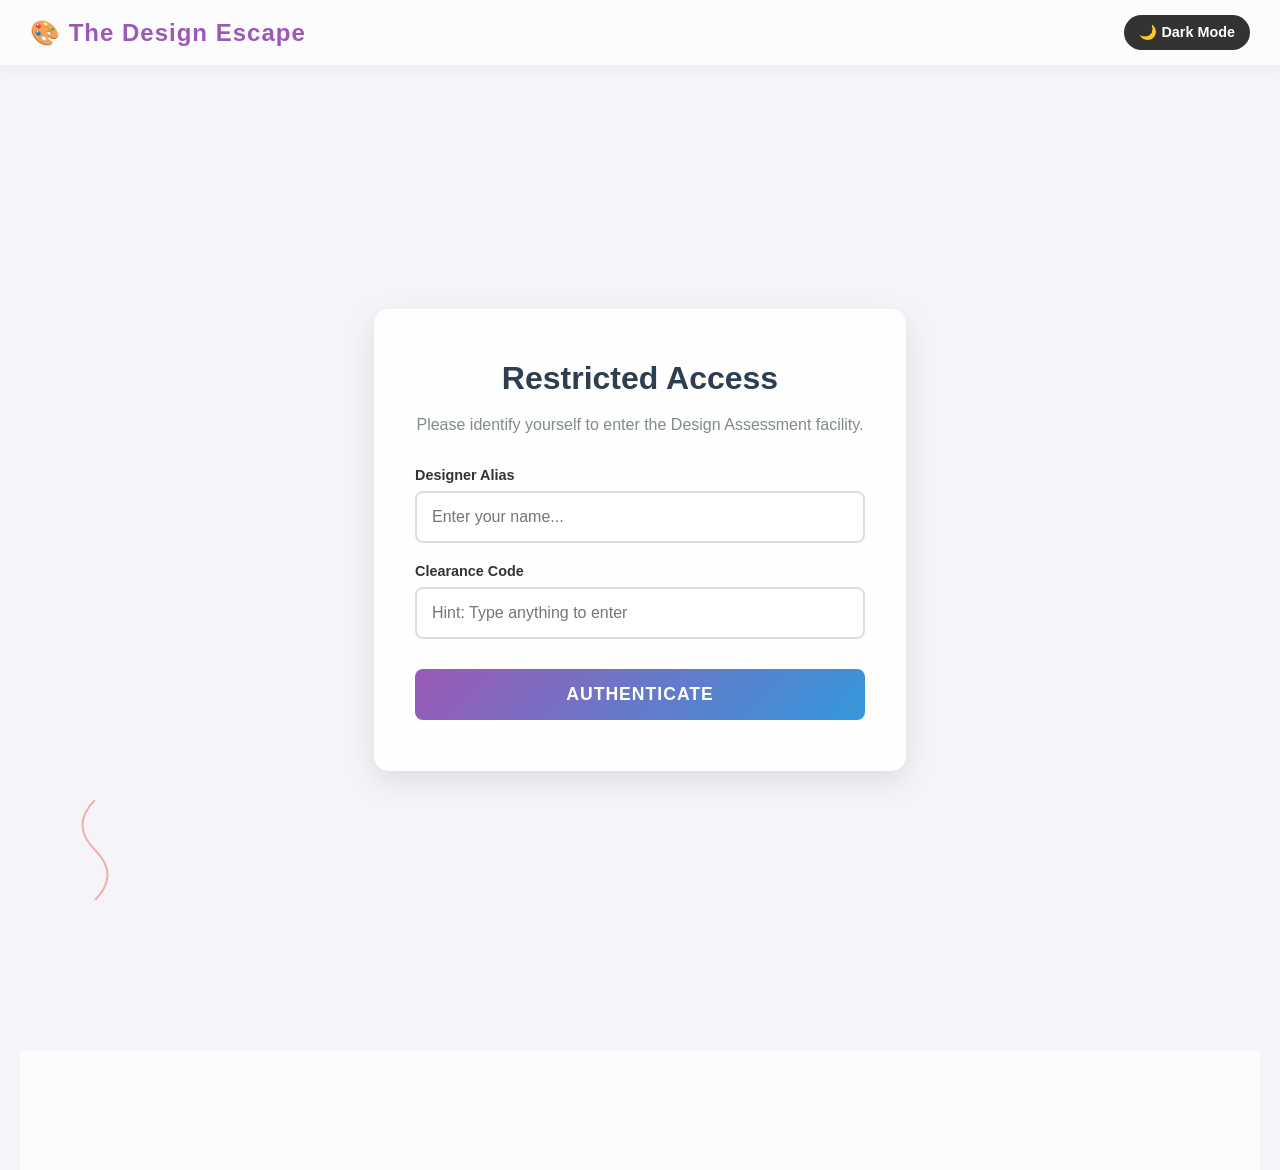
==== commit 91e0a11d: "Add files via upload" ====
--- a/index.html
+++ b/index.html
@@ -4,6 +4,15 @@
     <meta charset="UTF-8">
     <meta name="viewport" content="width=device-width, initial-scale=1.0">
     <title>Login - The Design Escape</title>
+
+    <script>
+        // This instantly paints the <html> tag before the CSS even downloads
+        if (localStorage.getItem('theme') === 'dark') {
+            document.documentElement.style.backgroundColor = '#121212';
+        } else {
+            document.documentElement.style.backgroundColor = '#f4f4f9';
+        }
+    </script>
     <link rel="stylesheet" href="style.css">
 </head>
 <body class="centered-layout">
--- a/style.css
+++ b/style.css
@@ -64,7 +64,7 @@
     background-color: #f4f4f9;
     color: #333;
     margin: 0;
-    transition: background-color 0.4s ease, color 0.4s ease;
+    
 }
 
 body.dark-mode {
@@ -163,6 +163,52 @@
 button:disabled { background-color: #bdc3c7 !important; color: #7f8c8d !important; cursor: not-allowed !important; opacity: 0.7; transform: none !important; box-shadow: none !important;}
 button:not(:disabled) { background-color: #27ae60; color: white; }
 button:not(:disabled):hover { transform: scale(1.02); box-shadow: 0 5px 15px rgba(39, 174, 96, 0.4); }
+
+/* =========================================
+   MENU: LEVEL GRID & BUTTONS
+========================================= */
+.level-grid {
+    display: grid !important;
+    grid-template-columns: 1fr 1fr !important; /* Forces a perfect 2-column layout */
+    gap: 15px !important; /* Adds breathing room between buttons */
+    margin-top: 20px !important;
+    margin-bottom: 20px !important;
+    width: 100% !important;
+}
+
+.btn-level {
+    background: #333333 !important; /* Sleek dark grey */
+    color: #ffffff !important;
+    border: 1px solid #444 !important;
+    padding: 15px !important;
+    border-radius: 8px !important;
+    font-size: 1rem !important;
+    font-weight: bold !important;
+    cursor: pointer !important;
+    transition: all 0.3s ease !important;
+    width: 100% !important;
+    font-family: inherit !important;
+}
+
+/* The satisfying hover lift effect */
+.btn-level:hover {
+    background: #444444 !important;
+    transform: translateY(-2px) !important;
+    box-shadow: 0 5px 15px rgba(0,0,0,0.2) !important;
+    border-color: #555 !important;
+}
+
+/* Light Mode support for the buttons */
+body:not(.dark-mode) .btn-level {
+    background: #f1f2f6 !important;
+    color: #2c3e50 !important;
+    border-color: #dcdde1 !important;
+}
+
+body:not(.dark-mode) .btn-level:hover {
+    background: #dfe4ea !important;
+    box-shadow: 0 5px 15px rgba(0,0,0,0.1) !important;
+}
 
 
 
